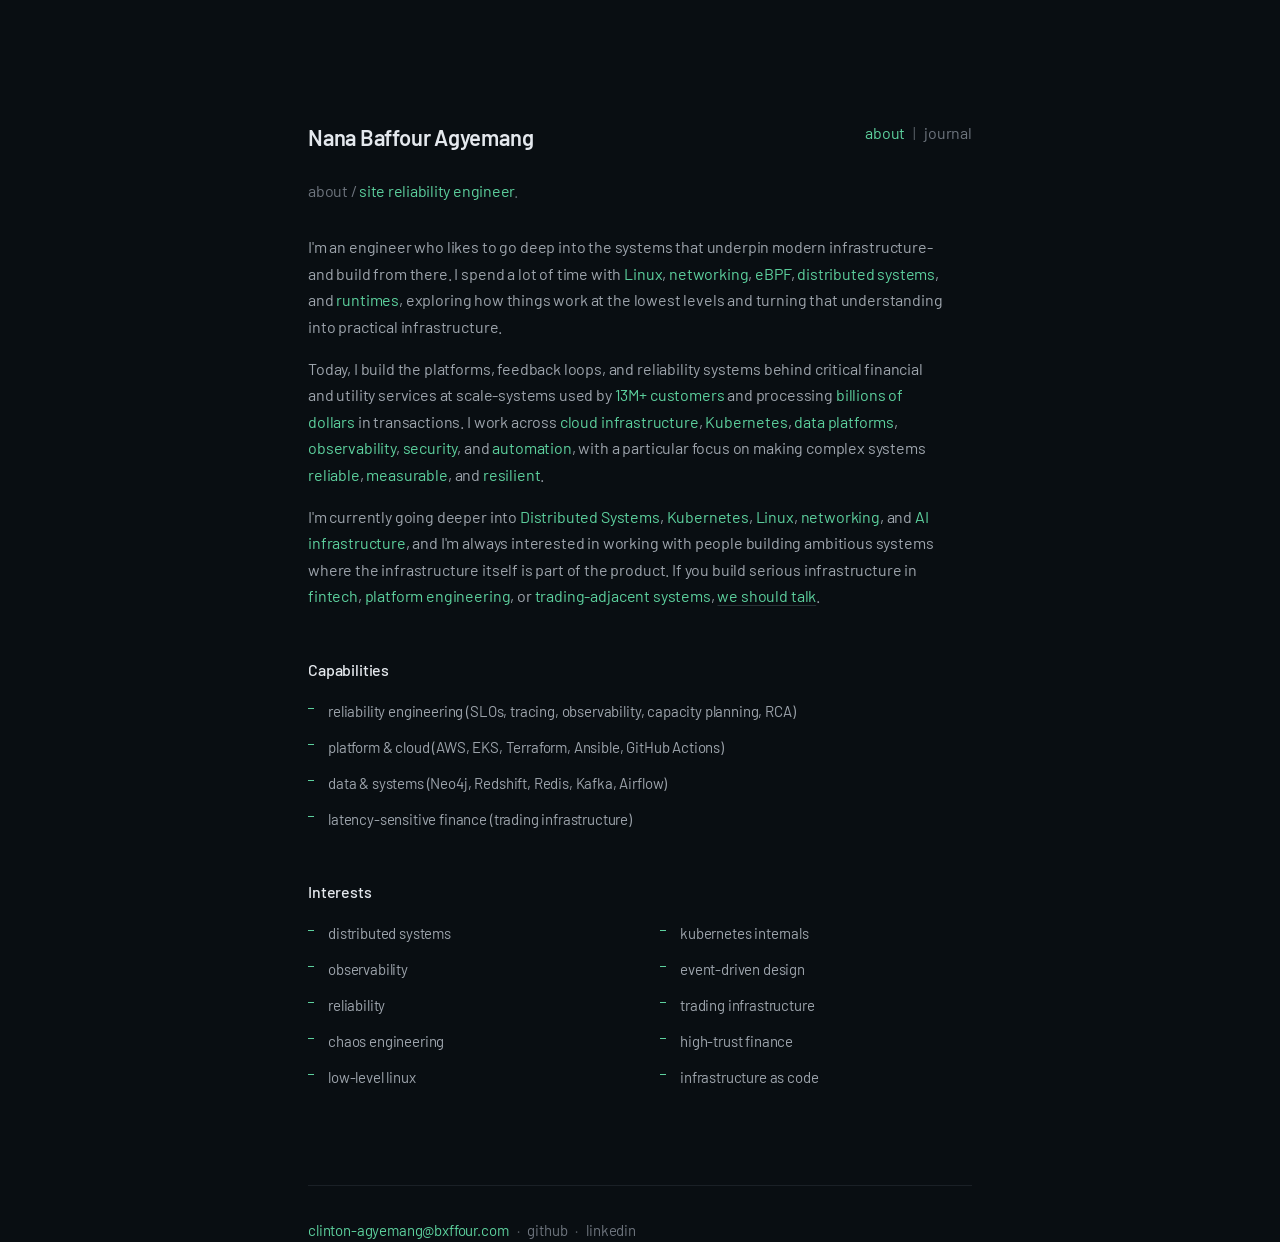
==== public/about.html @ b0f0f6a3 "Deploy as Cloudflare Pages: move site into public/, drop Worker config" ====
<!DOCTYPE html>
<html lang="en">
<head>
  <meta charset="UTF-8">
  <meta name="viewport" content="width=device-width, initial-scale=1.0">
  <meta name="description" content="Agyemang Clinton Baffour is a Site Reliability Engineer building reliable fintech, platform, and distributed systems.">
  <meta name="color-scheme" content="dark">
  <title>Nana Baffour Agyemang | about</title>
  <link rel="preconnect" href="https://fonts.googleapis.com">
  <link rel="preconnect" href="https://fonts.gstatic.com" crossorigin>
  <link
    href="https://fonts.googleapis.com/css2?family=Barlow:wght@200;300;400;500;600&amp;family=IBM+Plex+Mono:wght@400;500&amp;display=swap"
    rel="stylesheet"
  >
  <link rel="stylesheet" href="tokens.css">
  <link rel="stylesheet" href="assets/css/main.css">
</head>
<body>
  <a class="skip-link" href="#main">Skip to content</a>

  <div class="page">
    <header class="site-header">
      <a class="site-name" href="index.html">Nana Baffour Agyemang</a>
      <nav class="site-nav" aria-label="Primary">
        <a href="about.html" aria-current="page">about</a>
        <a href="now.html">journal</a>
      </nav>
    </header>

    <main id="main">
      <div class="hero">
        about / <span class="em">site reliability engineer</span>.
      </div>

      <div class="bio">
        <p>
          I'm an engineer who likes to go deep into the systems that underpin
          modern infrastructure-and build from there. I spend a lot of time
          with <span class="em">Linux</span>, <span class="em">networking</span>, <span class="em">eBPF</span>,
          <span class="em">distributed systems</span>, and <span class="em">runtimes</span>,
          exploring how things work at the lowest levels and turning that
          understanding into practical infrastructure.
        </p>
        <p>
          Today, I build the platforms, feedback loops, and reliability systems
          behind critical financial and utility services at scale-systems used
          by <span class="em">13M+ customers</span> and processing
          <span class="em">billions of dollars</span> in transactions. I work
          across <span class="em">cloud infrastructure</span>, <span class="em">Kubernetes</span>,
          <span class="em">data platforms</span>, <span class="em">observability</span>,
          <span class="em">security</span>, and <span class="em">automation</span>, with a
          particular focus on making complex systems <span class="em">reliable</span>,
          <span class="em">measurable</span>, and <span class="em">resilient</span>.
        </p>
        <p>
          I'm currently going deeper into <span class="em">Distributed Systems</span>,
          <span class="em">Kubernetes</span>, <span class="em">Linux</span>, <span class="em">networking</span>,
          and <span class="em">AI infrastructure</span>, and I'm always interested
          in working with people building ambitious systems where the
          infrastructure itself is part of the product. If you build serious
          infrastructure in <span class="em">fintech</span>, <span class="em">platform engineering</span>,
          or <span class="em">trading-adjacent systems</span>, <a class="inline-link" href="#footer">we should talk</a>.
        </p>
      </div>

      <section class="about-block" aria-labelledby="capabilities-title">
        <h2 id="capabilities-title" class="about-section-title">Capabilities</h2>
        <ul class="about-list">
          <li>reliability engineering (SLOs, tracing, observability, capacity planning, RCA)</li>
          <li>platform &amp; cloud (AWS, EKS, Terraform, Ansible, GitHub Actions)</li>
          <li>data &amp; systems (Neo4j, Redshift, Redis, Kafka, Airflow)</li>
          <li>latency-sensitive finance (trading infrastructure)</li>
        </ul>
      </section>

      <section class="about-block" aria-labelledby="interests-title">
        <h2 id="interests-title" class="about-section-title">Interests</h2>
        <div class="about-cols">
          <ul class="about-list">
            <li>distributed systems</li>
            <li>observability</li>
            <li>reliability</li>
            <li>chaos engineering</li>
            <li>low-level linux</li>
          </ul>
          <ul class="about-list">
            <li>kubernetes internals</li>
            <li>event-driven design</li>
            <li>trading infrastructure</li>
            <li>high-trust finance</li>
            <li>infrastructure as code</li>
          </ul>
        </div>
      </section>
    </main>

    <footer id="footer" class="site-footer">
      <div class="foot-links">
        <a class="foot-email" href="mailto:clinton-agyemang@bxffour.com">clinton-agyemang@bxffour.com</a>
        <span aria-hidden="true">·</span>
        <a class="foot-link" href="https://github.com/bxffour" target="_blank" rel="noopener noreferrer">github</a>
        <span aria-hidden="true">·</span>
        <a class="foot-link" href="https://www.linkedin.com/in/nana-agyemang/" target="_blank" rel="noopener noreferrer">linkedin</a>
      </div>
    </footer>
  </div>
</body>
</html>
---- public/tokens.css ----
/* Hallmark · tokens.css - design-language tokens for the bxffour portfolio.
 * Structure + typographic scale studied from gwuah.com (Barlow, thin display vs small body)
 * green on black · Barlow display+body · IBM Plex Mono for tech labels
 */
:root {
  /* color - green on black */
  --color-paper: oklch(16% 0.012 250);
  --color-paper-2: oklch(20% 0.014 250);
  --color-ink: oklch(93% 0.008 250);
  --color-ink-2: oklch(72% 0.014 250);
  --color-ink-3: oklch(56% 0.016 250);
  --color-ink-4: oklch(46% 0.014 250);
  --color-accent: oklch(78% 0.13 162);
  --color-accent-strong: oklch(86% 0.12 162);
  --color-accent-dim: oklch(56% 0.11 162);
  --color-focus: var(--color-accent);
  --color-border: oklch(30% 0.016 250);
  --color-border-soft: oklch(24% 0.014 250);

  /* font */
  --font-display: "Barlow", system-ui, sans-serif;
  --font-body: "Barlow", system-ui, sans-serif;
  --font-mono: "IBM Plex Mono", ui-monospace, monospace;

  /* text scale - gwuah: big thin display vs small body */
  --text-display: clamp(2.2rem, 6vw, 2.8rem); /* ~35-45px */
  --text-name: 1.375rem;                       /* 22px */
  --text-body: 1rem;                           /* 16px */
  --text-small: 0.9375rem;                     /* 15px */
  --text-meta: 0.6875rem;                      /* 11px */

  /* space - 4pt scale */
  --space-1: 0.25rem;
  --space-2: 0.5rem;
  --space-3: 0.75rem;
  --space-4: 1rem;
  --space-5: 1.25rem;
  --space-6: 1.5rem;
  --space-8: 2rem;
  --space-10: 2.5rem;
  --space-12: 3rem;
  --space-16: 4rem;
  --space-20: 5rem;
  --space-24: 6rem;
  --space-30: 7.5rem;
  --space-36: 9rem;

  /* negative-space landmarks - gwuah */
  --pad-top: 120px;
  --hero-tuck: -50px;
  --footer-mt: 150px;
  --footer-py: 130px;

  /* rule + radius */
  --rule-hair: 1px;
  --radius: 0.25rem;

  /* motion (kept for tokens completeness; gwuah is static) */
  --ease-out: cubic-bezier(0.16, 1, 0.3, 1);
  --dur-base: 200ms;
}
---- public/assets/css/main.css ----
/* Hallmark · macrostructure: Multi-page Index · tone: technical · anchor hue: green
 * theme: studied-DNA (structure + type scale: gwuah.com · palette: green on black)
 * source-url: https://www.gwuah.com/
 * paper: oklch(16% 0.012 250) · accent: oklch(78% 0.13 162) · green on black
 * display/body: Barlow (extralight display vs small body) · mono: IBM Plex Mono
 * pre-emit critique: P5 H4 E5 S5 R5 V5
 */

html {
  scroll-behavior: smooth;
  overflow-x: clip;
  scrollbar-width: thin;
  scrollbar-color: var(--color-border) var(--color-paper);
}

body {
  margin: 0;
  background: var(--color-paper);
  color: var(--color-ink);
  font-family: var(--font-body);
  font-weight: 400;
  line-height: 1.6;
  letter-spacing: -0.01em;
  overflow-x: clip;
  -webkit-font-smoothing: antialiased;
  text-rendering: optimizeLegibility;
}

* {
  box-sizing: border-box;
}

::selection {
  background: var(--color-accent);
  color: var(--color-paper);
}

a {
  color: inherit;
}

.skip-link {
  position: absolute;
  top: -40px;
  left: var(--space-4);
  z-index: 1000;
  background: var(--color-accent);
  color: var(--color-paper);
  padding: var(--space-2) var(--space-4);
  border-radius: var(--radius);
  font-size: var(--text-small);
  text-decoration: none;
  transition: top var(--dur-base) var(--ease-out);
}

.skip-link:focus {
  top: var(--space-4);
}

/* ---------------- page shell ---------------- */

.page {
  max-width: 44rem;
  margin: 0 auto;
  padding: var(--pad-top) var(--space-5) 0;
}

/* ---------------- header / nav ---------------- */

.site-header {
  display: flex;
  justify-content: space-between;
  align-items: flex-start;
  gap: var(--space-6);
  margin-bottom: var(--space-6);
}

.site-name {
  font-family: var(--font-display);
  font-weight: 600;
  font-size: var(--text-name);
  letter-spacing: -0.01em;
  color: var(--color-ink);
  text-decoration: none;
}

.site-nav {
  display: flex;
  flex-direction: row;
  align-items: baseline;
  gap: var(--space-2);
  font-size: var(--text-body);
  color: var(--color-ink-3);
}

.site-nav a + a::before {
  content: "|";
  color: var(--color-ink-4);
  margin-right: var(--space-2);
}

.site-nav a {
  text-decoration: none;
  color: inherit;
  transition: color var(--dur-base) var(--ease-out);
}

.site-nav a:hover,
.site-nav a:focus-visible {
  color: var(--color-ink);
}

.site-nav a[aria-current="page"] {
  color: var(--color-accent);
}

/* ---------------- hero sentence ---------------- */

.hero {
  color: var(--color-ink-3);
  letter-spacing: -0.015em;
  font-size: var(--text-body);
  line-height: 1.45;
  margin-top: 0;
}

.em {
  color: var(--color-accent);
}

/* ---------------- intro ---------------- */

.intro {
  margin-top: var(--space-8);
  color: var(--color-ink-2);
  font-size: var(--text-body);
  display: flex;
  flex-direction: column;
  gap: var(--space-4);
}

.intro p {
  margin: 0;
  line-height: 1.6;
}

.mono {
  font-family: var(--font-mono);
  font-size: 0.92em;
  letter-spacing: -0.01em;
}

.dim {
  color: var(--color-ink-4);
}

.inline-link {
  color: var(--color-accent);
  text-decoration: underline;
  text-underline-offset: 3px;
  text-decoration-thickness: 1px;
  text-decoration-color: var(--color-border);
}

.inline-link:hover,
.inline-link:focus-visible {
  text-decoration-color: var(--color-accent);
}

/* ---------------- section heading ---------------- */

.section-heading {
  margin-top: var(--space-24);
  margin-bottom: var(--space-8);
}

.section-heading h2 {
  font-family: var(--font-display);
  font-weight: 200;
  font-size: var(--text-display);
  letter-spacing: -0.02em;
  line-height: 1.05;
  margin: 0;
}

.section-heading .sub {
  color: var(--color-ink-4);
  font-weight: 300;
  font-size: var(--text-small);
  margin-top: var(--space-2);
}

/* ---------------- career timeline ---------------- */

.career {
  display: flex;
  flex-direction: column;
}

.entry {
  display: grid;
  grid-template-columns: 4.5rem 1.5rem minmax(0, 1fr);
  column-gap: var(--space-4);
  padding-bottom: var(--space-8);
}

.entry:last-child {
  padding-bottom: 0;
}

.timespan {
  text-align: right;
  color: var(--color-ink-3);
  font-size: var(--text-meta);
  letter-spacing: 0.02em;
  white-space: nowrap;
  padding-top: 0.35em;
  min-width: 0;
}

.rail {
  position: relative;
  align-self: stretch;
  border-left: var(--rule-hair) solid var(--color-border);
}

.entry-dot {
  position: absolute;
  top: 0.45em;
  left: -5px;
  width: 9px;
  height: 9px;
  border-radius: 50%;
  background: var(--color-accent);
  box-shadow: 0 0 0 3px color-mix(in oklch, var(--color-accent) 22%, transparent);
}

.desc {
  min-width: 0;
  padding-top: 0.05em;
}

.job-role {
  font-weight: 600;
  font-size: var(--text-body);
  margin: 0;
}

.job-org {
  font-size: var(--text-body);
  color: var(--color-accent);
  margin-top: -2px;
}

.job-desc {
  margin-top: var(--space-3);
  color: var(--color-ink-2);
  font-size: var(--text-small);
  line-height: 1.6;
}

.job-points {
  list-style: none;
  margin: var(--space-3) 0 0;
  padding: 0;
  display: flex;
  flex-direction: column;
  gap: var(--space-3);
}

.job-points li {
  color: var(--color-ink-2);
  font-size: var(--text-small);
  line-height: 1.6;
  padding-left: var(--space-5);
  position: relative;
}

.job-points li::before {
  content: "";
  position: absolute;
  left: 0;
  top: 0.55em;
  width: 5px;
  height: 5px;
  border-radius: 50%;
  background: var(--color-accent);
}

.job-desc p {
  margin: 0;
}

/* ---------------- projects list ---------------- */

.projects {
  display: flex;
  flex-direction: column;
}

.project {
  display: grid;
  grid-template-columns: auto minmax(0, 1fr);
  gap: var(--space-4);
  padding-top: var(--space-6);
  margin-top: var(--space-6);
  border-top: var(--rule-hair) solid var(--color-border-soft);
}

.project:first-child {
  border-top: none;
  padding-top: 0;
  margin-top: 0;
}

.project-thumb {
  width: 64px;
  height: 64px;
  flex-shrink: 0;
  border: 1px solid var(--color-border);
  display: flex;
  align-items: center;
  justify-content: center;
  color: var(--color-ink-4);
}

.project-thumb svg {
  transition: color var(--dur-base) var(--ease-out);
}

.project:hover .project-thumb,
.project:focus-within .project-thumb {
  color: var(--color-accent);
}

.project-content {
  min-width: 0;
  margin-top: -6px;
}

.project-title {
  font-weight: 600;
  font-size: var(--text-small);
}

.project-title a {
  color: var(--color-accent);
  text-decoration: none;
}

.project-title a:hover,
.project-title a:focus-visible {
  text-decoration: underline;
  text-underline-offset: 2px;
}

.project-desc {
  color: var(--color-ink-2);
  font-size: var(--text-small);
  line-height: 1.6;
  margin-top: var(--space-1);
}

.project-desc p {
  margin: 0;
}

.chips {
  display: flex;
  flex-wrap: wrap;
  gap: var(--space-2);
  margin-top: var(--space-3);
}

.chip {
  background: var(--color-paper-2);
  border-radius: 999px;
  padding: 2px var(--space-3);
  font-size: var(--text-meta);
  letter-spacing: 0.02em;
  color: var(--color-ink-3);
}

/* ---------------- about / now shared ---------------- */

.bio {
  margin-top: var(--space-8);
  color: var(--color-ink-2);
  font-size: var(--text-body);
  display: flex;
  flex-direction: column;
  gap: var(--space-4);
  max-width: 40rem;
}

.bio p {
  margin: 0;
  line-height: 1.65;
}

.about-section-title {
  font-family: var(--font-display);
  font-weight: 500;
  font-size: var(--text-body);
  color: var(--color-ink);
  margin: 0 0 var(--space-4);
}

.about-block {
  margin-top: var(--space-12);
}

.about-list {
  list-style: none;
  margin: 0;
  padding: 0;
  display: flex;
  flex-direction: column;
  gap: var(--space-3);
}

.about-list li {
  color: var(--color-ink-2);
  font-size: var(--text-small);
  padding-left: var(--space-5);
  position: relative;
}

.about-list li::before {
  content: "";
  position: absolute;
  left: 0;
  top: 0.6em;
  width: 0.4em;
  height: 1px;
  background: var(--color-accent);
}

.about-cols {
  display: grid;
  grid-template-columns: repeat(2, minmax(0, 1fr));
  gap: var(--space-10);
}

.now-row {
  display: flex;
  align-items: center;
  gap: var(--space-3);
  margin-top: var(--space-8);
  color: var(--color-ink);
  font-size: var(--text-body);
}

.now-dot {
  width: 0.5rem;
  height: 0.5rem;
  flex-shrink: 0;
  border-radius: 50%;
  background: var(--color-accent);
  box-shadow: 0 0 0 3px color-mix(in oklch, var(--color-accent) 22%, transparent);
}

/* ---------------- footer ---------------- */

.site-footer {
  margin-top: var(--space-24);
  padding-top: var(--space-8);
  border-top: var(--rule-hair) solid var(--color-border-soft);
  display: flex;
  justify-content: space-between;
  align-items: baseline;
  flex-wrap: wrap;
  gap: var(--space-2) var(--space-6);
}

.foot-line {
  margin: 0;
  color: var(--color-ink-3);
  font-size: var(--text-small);
}

.foot-email {
  color: var(--color-accent);
  font-size: var(--text-small);
  text-decoration: none;
  overflow-wrap: anywhere;
}

.foot-email:hover,
.foot-email:focus-visible {
  text-decoration: underline;
  text-underline-offset: 4px;
}

.foot-links {
  display: flex;
  flex-wrap: wrap;
  align-items: baseline;
  gap: var(--space-2);
  font-size: var(--text-small);
  color: var(--color-ink-4);
}

.foot-link {
  color: var(--color-ink-3);
  text-decoration: none;
  transition: color var(--dur-base) var(--ease-out);
}

.foot-link:hover,
.foot-link:focus-visible {
  color: var(--color-ink);
}

/* ---------------- under-construction page ---------------- */

.construction {
  margin-top: var(--space-12);
}

.construction-prompt {
  display: flex;
  align-items: center;
  gap: var(--space-2);
  margin: 0;
  font-family: var(--font-mono);
  font-size: var(--text-meta);
  letter-spacing: 0.14em;
  text-transform: uppercase;
}

.cursor {
  display: inline-block;
  width: 0.5em;
  height: 1.05em;
  background: var(--color-accent);
  animation: blink 1.1s steps(1) infinite;
}

@keyframes blink {
  50% {
    opacity: 0;
  }
}

.construction-title {
  font-family: var(--font-display);
  font-weight: 200;
  font-size: var(--text-display);
  letter-spacing: -0.02em;
  line-height: 1.05;
  margin: var(--space-6) 0 var(--space-4);
}

.construction-sub {
  color: var(--color-ink-2);
  font-size: var(--text-small);
  line-height: 1.65;
  max-width: 34rem;
  margin: 0;
}

/* ---------------- focus ---------------- */

:focus-visible {
  outline: 2px solid var(--color-focus);
  outline-offset: 2px;
  border-radius: 2px;
}

/* ---------------- reduced motion ---------------- */

@media (prefers-reduced-motion: reduce) {
  html {
    scroll-behavior: auto;
  }

  .cursor {
    animation: none;
  }
}

/* ---------------- responsive ---------------- */

@media (max-width: 640px) {
  .page {
    padding: 48px var(--space-4) 0;
  }

  .site-header {
    flex-wrap: wrap;
    row-gap: var(--space-3);
  }

  .site-name {
    font-size: 1.2rem;
  }

  .section-heading {
    margin-top: var(--space-16);
  }

  .site-footer {
    margin-top: var(--space-16);
  }

  .entry {
    grid-template-columns: 4.5rem 1.25rem minmax(0, 1fr);
    column-gap: var(--space-3);
  }

  .about-cols {
    grid-template-columns: 1fr;
    gap: var(--space-8);
  }
}
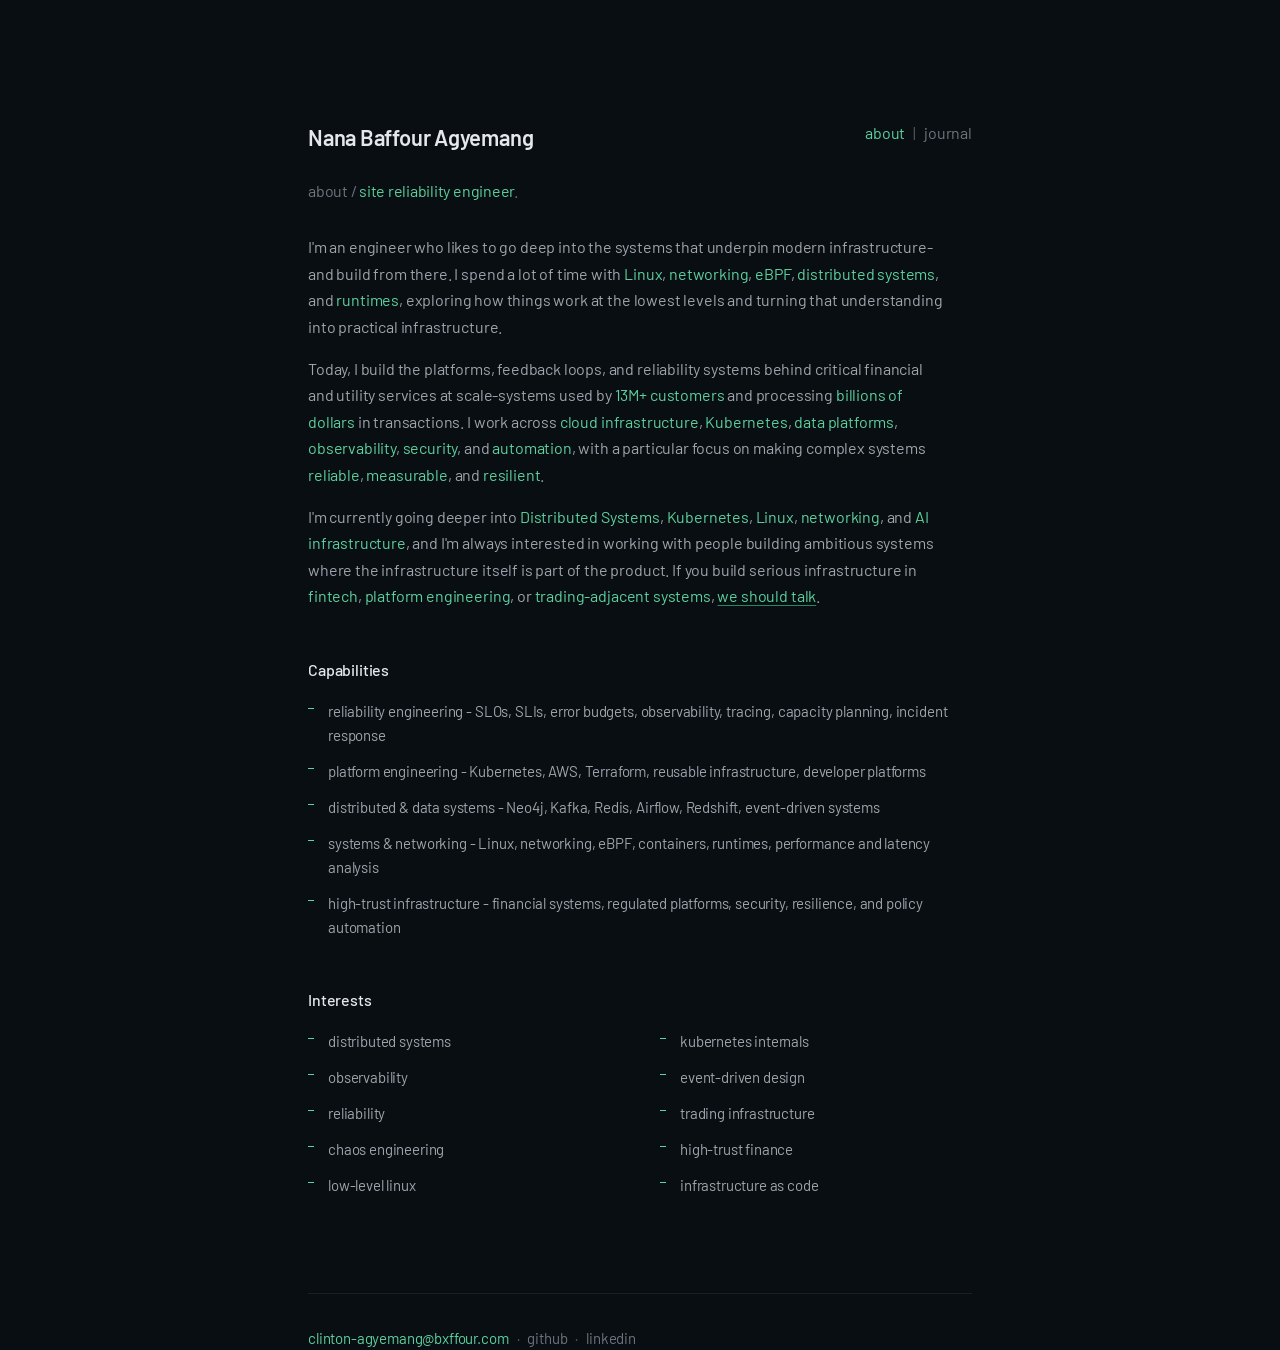
==== commit 7b1d2ffe: "refine about and careers" ====
--- a/public/about.html
+++ b/public/about.html
@@ -66,10 +66,11 @@
       <section class="about-block" aria-labelledby="capabilities-title">
         <h2 id="capabilities-title" class="about-section-title">Capabilities</h2>
         <ul class="about-list">
-          <li>reliability engineering (SLOs, tracing, observability, capacity planning, RCA)</li>
-          <li>platform &amp; cloud (AWS, EKS, Terraform, Ansible, GitHub Actions)</li>
-          <li>data &amp; systems (Neo4j, Redshift, Redis, Kafka, Airflow)</li>
-          <li>latency-sensitive finance (trading infrastructure)</li>
+          <li>reliability engineering - SLOs, SLIs, error budgets, observability, tracing, capacity planning, incident response</li>
+          <li>platform engineering - Kubernetes, AWS, Terraform, reusable infrastructure, developer platforms</li>
+          <li>distributed &amp; data systems - Neo4j, Kafka, Redis, Airflow, Redshift, event-driven systems</li>
+          <li>systems &amp; networking - Linux, networking, eBPF, containers, runtimes, performance and latency analysis</li>
+          <li>high-trust infrastructure - financial systems, regulated platforms, security, resilience, and policy automation</li>
         </ul>
       </section>
 
--- a/public/assets/css/main.css
+++ b/public/assets/css/main.css
@@ -159,11 +159,12 @@
   text-decoration: underline;
   text-underline-offset: 3px;
   text-decoration-thickness: 1px;
-  text-decoration-color: var(--color-border);
+  text-decoration-color: var(--color-accent-dim);
 }
 
 .inline-link:hover,
 .inline-link:focus-visible {
+  color: var(--color-accent-strong);
   text-decoration-color: var(--color-accent);
 }
 
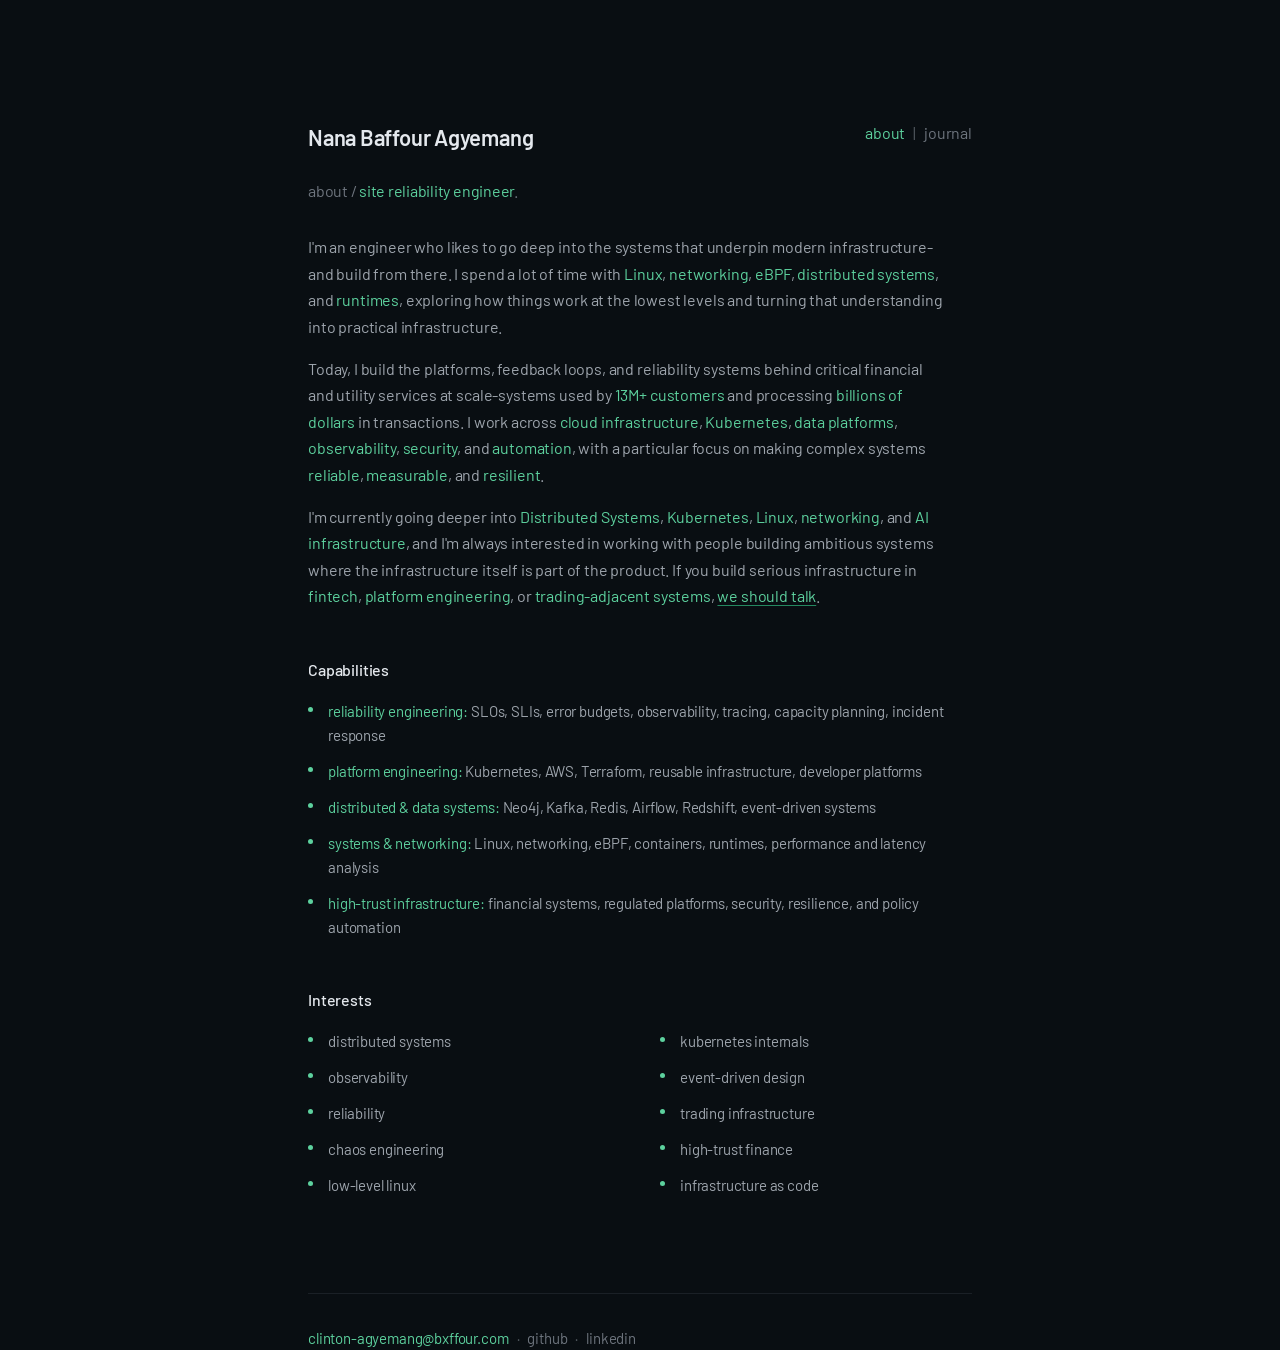
==== commit d756aa11: "refine stuff" ====
--- a/public/about.html
+++ b/public/about.html
@@ -66,11 +66,11 @@
       <section class="about-block" aria-labelledby="capabilities-title">
         <h2 id="capabilities-title" class="about-section-title">Capabilities</h2>
         <ul class="about-list">
-          <li>reliability engineering - SLOs, SLIs, error budgets, observability, tracing, capacity planning, incident response</li>
-          <li>platform engineering - Kubernetes, AWS, Terraform, reusable infrastructure, developer platforms</li>
-          <li>distributed &amp; data systems - Neo4j, Kafka, Redis, Airflow, Redshift, event-driven systems</li>
-          <li>systems &amp; networking - Linux, networking, eBPF, containers, runtimes, performance and latency analysis</li>
-          <li>high-trust infrastructure - financial systems, regulated platforms, security, resilience, and policy automation</li>
+          <li><span class="em">reliability engineering:</span> SLOs, SLIs, error budgets, observability, tracing, capacity planning, incident response</li>
+          <li><span class="em">platform engineering:</span> Kubernetes, AWS, Terraform, reusable infrastructure, developer platforms</li>
+          <li><span class="em">distributed &amp; data systems:</span> Neo4j, Kafka, Redis, Airflow, Redshift, event-driven systems</li>
+          <li><span class="em">systems &amp; networking:</span> Linux, networking, eBPF, containers, runtimes, performance and latency analysis</li>
+          <li><span class="em">high-trust infrastructure:</span> financial systems, regulated platforms, security, resilience, and policy automation</li>
         </ul>
       </section>
 
--- a/public/assets/css/main.css
+++ b/public/assets/css/main.css
@@ -431,9 +431,10 @@
   content: "";
   position: absolute;
   left: 0;
-  top: 0.6em;
-  width: 0.4em;
-  height: 1px;
+  top: 0.55em;
+  width: 5px;
+  height: 5px;
+  border-radius: 50%;
   background: var(--color-accent);
 }
 
